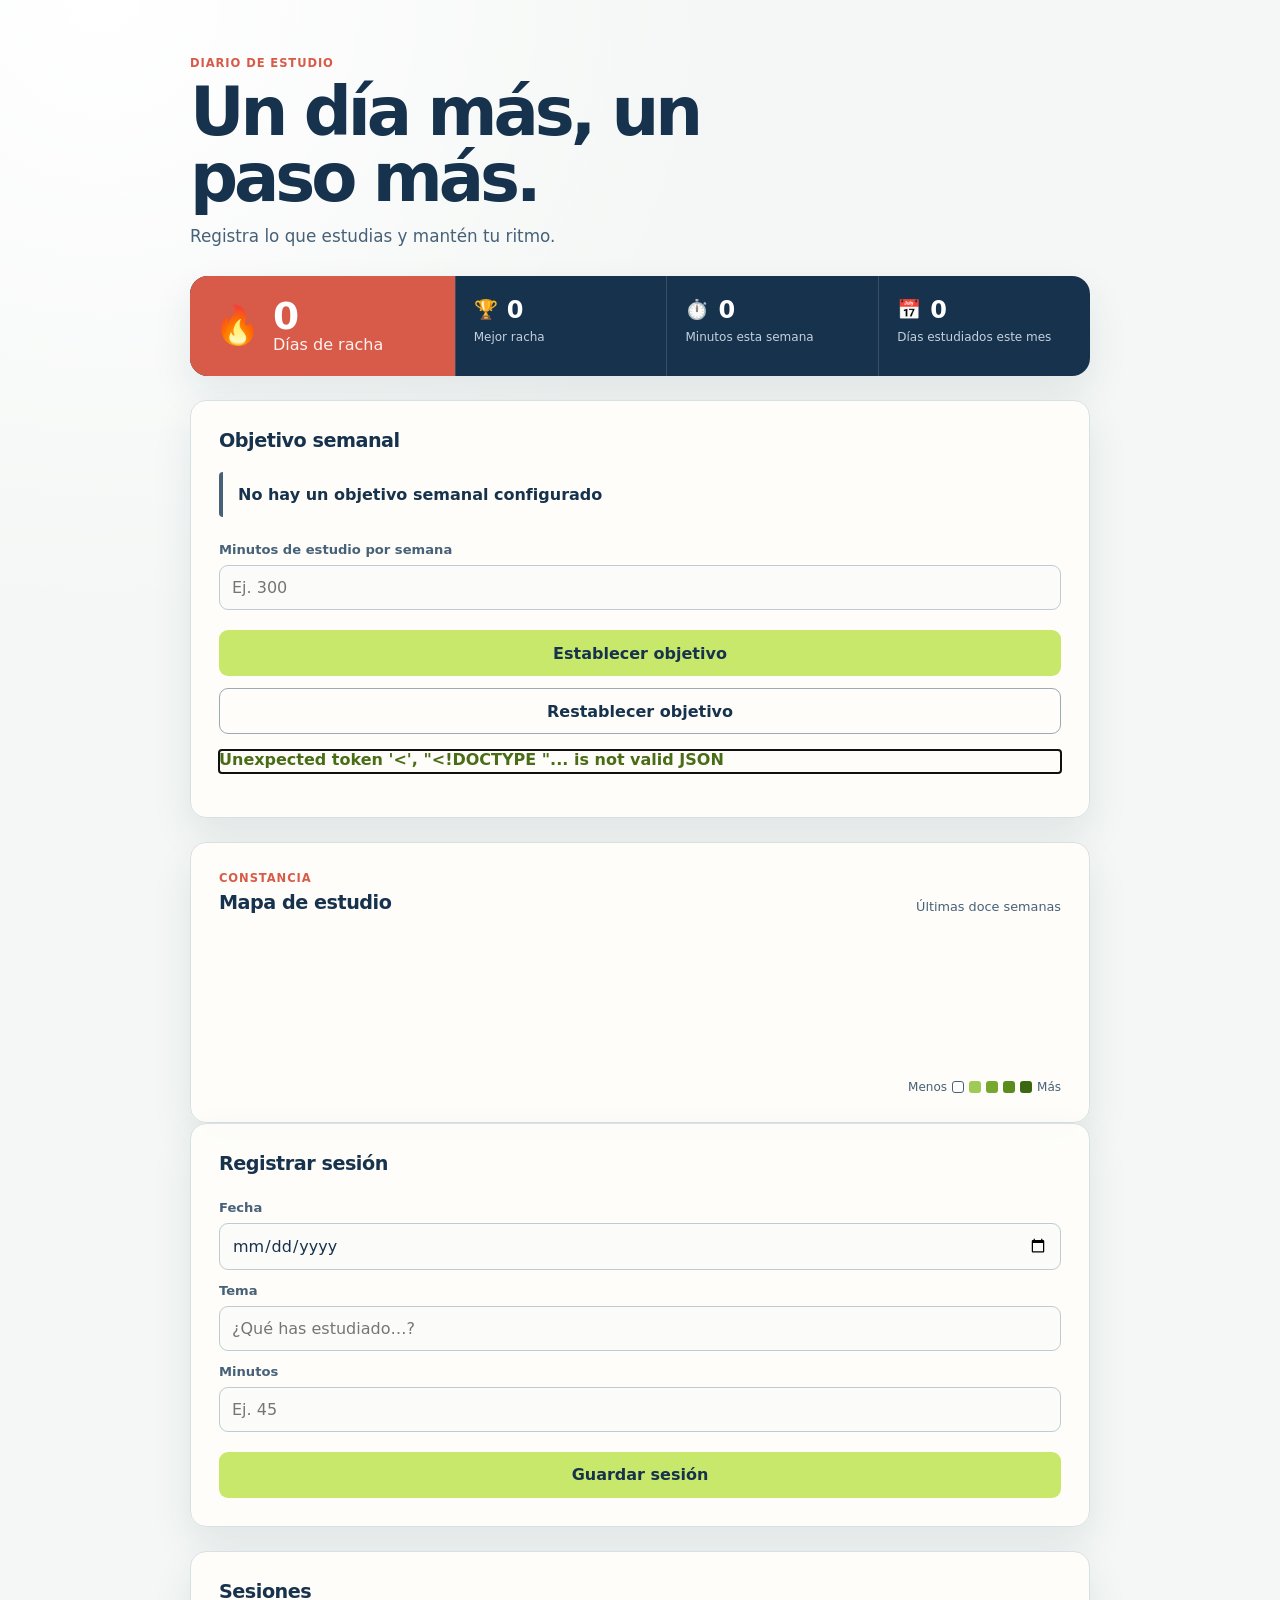
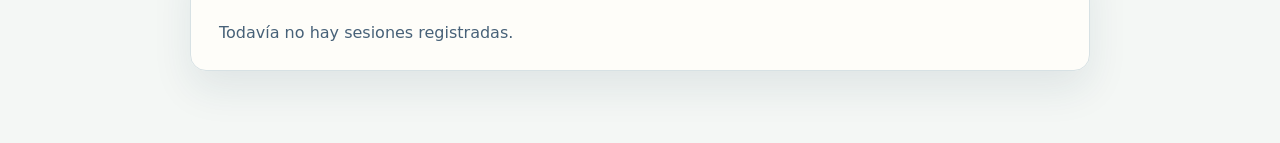
==== index.html @ 999ba876 "Proyecto agenda de estudio" ====
<!DOCTYPE html>
<html lang="es">
<head>
  <meta charset="UTF-8">
  <meta name="viewport" content="width=device-width, initial-scale=1.0">
  <meta name="theme-color" content="#17324d">
  <title>Diario de Estudio</title>
  <link rel="stylesheet" href="styles.css">
</head>
<body>
  <a class="enlace-salto" href="#contenido-principal">Saltar al contenido</a>
  <main class="contenedor" id="contenido-principal">
    <header class="encabezado">
      <p class="etiqueta">DIARIO DE ESTUDIO</p>
      <h1>Un día más, un paso más.</h1>
      <p class="subtitulo">Registra lo que estudias y mantén tu ritmo.</p>
    </header>

    <section class="racha" aria-label="Racha actual y mejor racha">
      <div class="racha-actual">
        <span class="fuego">🔥</span>
        <div>
          <strong id="racha">0</strong>
          <span id="texto-racha">Días de racha</span>
        </div>
      </div>
      <div class="mejor-racha">
        <span class="trofeo" aria-hidden="true">🏆</span>
        <strong id="mejor-racha">0</strong>
        <span id="texto-mejor-racha">Mejor racha</span>
      </div>
      <div class="minutos-semana">
        <span class="reloj" aria-hidden="true">⏱️</span>
        <strong id="minutos-semana">0</strong>
        <span>Minutos esta semana</span>
      </div>
      <div class="dias-mes">
        <span class="calendario" aria-hidden="true">📅</span>
        <strong id="dias-mes">0</strong>
        <span>Días estudiados este mes</span>
      </div>
    </section>

    <section class="tarjeta" aria-labelledby="titulo-objetivo">
      <h2 id="titulo-objetivo">Objetivo semanal</h2>
      <div id="objetivo-vista" class="objetivo-vista" role="status" aria-live="polite">No hay un objetivo semanal configurado</div>
      <form id="formulario-objetivo">
        <label for="objetivo-semanal">Minutos de estudio por semana</label>
        <input id="objetivo-semanal" name="objetivo" type="number" min="1" max="5040" step="1"
          aria-describedby="objetivo-error" inputmode="numeric" autocomplete="off" placeholder="Ej. 300">
        <p id="objetivo-error" role="alert" aria-live="polite" hidden></p>
        <button class="boton boton-primario" type="submit" id="guardar-objetivo">Establecer objetivo</button>
      </form>
      <button class="boton boton-secundario" type="button" id="restablecer-objetivo">Restablecer objetivo</button>
       <p id="objetivo-mensaje" role="status" aria-live="polite" aria-atomic="true" tabindex="-1"></p>
    </section>

    <section class="tarjeta mapa-seccion" aria-labelledby="titulo-mapa">
      <div class="mapa-cabecera">
        <div>
          <p class="etiqueta">CONSTANCIA</p>
          <h2 id="titulo-mapa">Mapa de estudio</h2>
        </div>
        <span class="mapa-periodo">Últimas doce semanas</span>
      </div>
      <div class="mapa-contenedor" aria-label="Actividad de estudio por día">
        <div id="mapa-calor" class="mapa-calor"></div>
      </div>
      <div class="leyenda" aria-label="Leyenda de intensidad">
        <span>Menos</span>
        <i class="celda-calor estado-none" aria-hidden="true"></i>
        <i class="celda-calor estado-low" aria-hidden="true"></i>
        <i class="celda-calor estado-medium-low" aria-hidden="true"></i>
        <i class="celda-calor estado-medium-high" aria-hidden="true"></i>
        <i class="celda-calor estado-high" aria-hidden="true"></i>
        <span>Más</span>
      </div>
    </section>

    <section class="tarjeta">
      <h2>Registrar sesión</h2>
      <form id="formulario">
        <label for="fecha">Fecha</label>
      <input id="fecha" name="fecha" type="date" autocomplete="off" required>

        <label for="tema">Tema</label>
      <input id="tema" name="tema" type="text" placeholder="¿Qué has estudiado…?" autocomplete="off" required>

        <label for="minutos">Minutos</label>
      <input id="minutos" name="minutos" type="number" min="1" step="1" inputmode="numeric" placeholder="Ej. 45" required>

      <button class="boton boton-primario" type="submit">Guardar sesión</button>
      </form>
    </section>

    <section class="sesiones">
      <h2>Sesiones</h2>
      <p id="sin-sesiones" class="vacio">Todavía no hay sesiones registradas.</p>
      <ul id="lista-sesiones"></ul>
    </section>
  </main>
  <script src="app.js"></script>
</body>
</html>
---- styles.css ----
:root {
  --ink: #17324d;
  --ink-soft: #476178;
  --paper: #f4f7f5;
  --surface: #fffefa;
  --line: #d7e1e4;
  --lime: #c7e86b;
  --lime-dark: #496d17;
  --coral: #d85b49;
  --shadow: 0 18px 40px rgba(23, 50, 77, .09);
  color: var(--ink);
  background: var(--paper);
  font-family: Inter, ui-sans-serif, system-ui, -apple-system, BlinkMacSystemFont, "Segoe UI", sans-serif;
}
* { box-sizing: border-box; }
html { scroll-behavior: smooth; }
body { margin: 0; background: radial-gradient(circle at 8% 0, #fff 0, transparent 30%), var(--paper); }
.enlace-salto { position: absolute; left: 1rem; top: -5rem; z-index: 2; background: var(--lime); color: var(--ink); padding: .7rem 1rem; border-radius: 0 0 10px 10px; font-weight: 800; }
.enlace-salto:focus { top: 0; }
.contenedor { width: min(100% - 32px, 900px); margin: 0 auto; padding: 56px 0 72px; }
.encabezado { margin-bottom: 30px; max-width: 650px; }
.etiqueta { color: var(--coral); font-size: .72rem; font-weight: 850; letter-spacing: .08em; margin: 0 0 10px; }
h1 { font-size: clamp(2.25rem, 6vw, 4.2rem); letter-spacing: -.06em; line-height: .98; margin: 0 0 14px; }
.subtitulo { color: var(--ink-soft); font-size: 1.05rem; margin: 0; }
.racha { align-items: stretch; background: var(--ink); border-radius: 18px; box-shadow: var(--shadow); color: #fff; display: grid; grid-template-columns: 1.25fr repeat(3, 1fr); margin-bottom: 24px; overflow: hidden; }
.racha > div { padding: 22px 18px; }
.racha > div + div { border-left: 1px solid rgba(255,255,255,.14); }
.racha > .racha-actual { align-items: center; background: var(--coral); display: flex; gap: 12px; padding-left: 24px; }
.fuego { font-size: 2.35rem; line-height: 1; }
.racha strong { display: block; font-size: 1.8rem; line-height: 1; font-variant-numeric: tabular-nums; }
.racha-actual strong { font-size: 2.35rem; }
.racha > div > span:last-child { color: #c4d1dc; display: block; font-size: .75rem; line-height: 1.3; margin-top: 8px; }
.racha-actual > div > span:last-child { color: #fff2ef; }
.mejor-racha .trofeo, .reloj, .calendario { display: inline-block; font-size: 1.2rem; margin-right: 4px; vertical-align: middle; }
.mejor-racha strong, .minutos-semana strong, .dias-mes strong { display: inline-block; font-size: 1.5rem; vertical-align: middle; }
.tarjeta, .sesiones { background: color-mix(in srgb, var(--surface) 92%, transparent); border: 1px solid var(--line); border-radius: 16px; box-shadow: var(--shadow); padding: 28px; }
h2 { font-size: 1.2rem; letter-spacing: -.025em; margin: 0 0 20px; }
form { display: grid; gap: 8px; }
label { color: var(--ink-soft); font-size: .82rem; font-weight: 750; margin-top: 5px; }
input { background: #fbfcfa; border: 1px solid #bdccd2; border-radius: 9px; color: inherit; font: inherit; padding: 12px; width: 100%; }
input:focus-visible { border-color: var(--lime-dark); outline: 3px solid #d9eea1; outline-offset: 2px; }
.boton { border: 0; border-radius: 9px; cursor: pointer; font: inherit; font-weight: 800; margin-top: 12px; min-height: 46px; padding: 12px 16px; touch-action: manipulation; transition: transform .15s ease, background-color .15s ease; }
.boton-primario { background: var(--lime); color: var(--ink); }
.boton-secundario { background: transparent; border: 1px solid #9aabb2; color: var(--ink); }
#restablecer-objetivo { width: 100%; }
.boton:hover { transform: translateY(-1px); }
.boton-primario:hover { background: #d9f18a; }
.boton-secundario:hover { background: #edf2ee; }
.boton:active { transform: translateY(1px); }
.boton:focus-visible, .celda-calor:focus-visible { outline: 3px solid var(--coral); outline-offset: 3px; }
.objetivo-vista { border-left: 4px solid var(--ink-soft); border-radius: 4px; margin: 0 0 20px; padding: 13px 15px; font-weight: 700; }
.objetivo-vista[data-goal-status="pending"] { border-color: #b47716; background: #fff8e8; }
.objetivo-vista[data-goal-status="completed"] { border-color: var(--lime-dark); background: #f1f8dd; }
.objetivo-vista[data-goal-status="exceeded"] { border-color: #9d3d31; background: #fff0ec; }
#objetivo-error { color: #9f281d; font-weight: 700; margin: 4px 0 0; }
#objetivo-mensaje { color: var(--lime-dark); font-weight: 700; min-height: 1.4em; }
.sesiones, .mapa-seccion { margin-top: 24px; }
.mapa-cabecera { align-items: end; display: flex; justify-content: space-between; margin-bottom: 18px; }
.mapa-cabecera .etiqueta { margin-bottom: 6px; }.mapa-cabecera h2 { margin-bottom: 0; }.mapa-periodo { color: var(--ink-soft); font-size: .8rem; }
.mapa-contenedor { overflow-x: auto; padding-bottom: 6px; }.mapa-calor { display: grid; grid-auto-flow: column; grid-template-rows: repeat(7, 14px); grid-auto-columns: 14px; gap: 5px; min-width: max-content; }
.celda-calor { background: #b7c5ce; border-radius: 3px; display: block; height: 14px; width: 14px; }.celda-calor.estado-empty, .celda-calor.estado-none { background: #fff; border: 1px solid var(--ink-soft); }.celda-calor.estado-low { background: #9fca55; }.celda-calor.estado-medium-low { background: #76a82f; }.celda-calor.estado-medium-high { background: #598b1d; }.celda-calor.estado-high { background: #3a6710; }
.leyenda { align-items: center; color: var(--ink-soft); display: flex; font-size: .75rem; gap: 5px; justify-content: flex-end; margin-top: 14px; }.leyenda .celda-calor { height: 12px; width: 12px; }.vacio { color: var(--ink-soft); margin: 0; }ul { list-style: none; margin: 0; padding: 0; }li { align-items: center; border-top: 1px solid #e6ecec; display: flex; justify-content: space-between; gap: 16px; padding: 15px 0; }li:first-child { border-top: 0; padding-top: 0; }.tema { font-weight: 700; }.detalle { color: var(--ink-soft); font-size: .85rem; margin-top: 4px; }.minutos { color: var(--lime-dark); font-size: .9rem; font-weight: 800; white-space: nowrap; font-variant-numeric: tabular-nums; }
@media (max-width: 620px) { .contenedor { padding: 34px 0 48px; width: min(100% - 24px, 900px); }.tarjeta, .sesiones { padding: 20px; }.mapa-cabecera { align-items: start; flex-direction: column; gap: 5px; }.racha { grid-template-columns: 1fr 1fr; }.racha > div { min-height: 94px; padding: 17px 14px; }.racha > .racha-actual { grid-column: 1 / -1; min-height: auto; padding: 18px 20px; }.racha > div:nth-child(3), .racha > div:nth-child(4) { border-left: 0; border-top: 1px solid rgba(255,255,255,.14); }.mapa-cabecera h2 { overflow-wrap: anywhere; }.boton { width: 100%; } }
@media (prefers-reduced-motion: reduce) { html { scroll-behavior: auto; }.boton { transition: none; } }
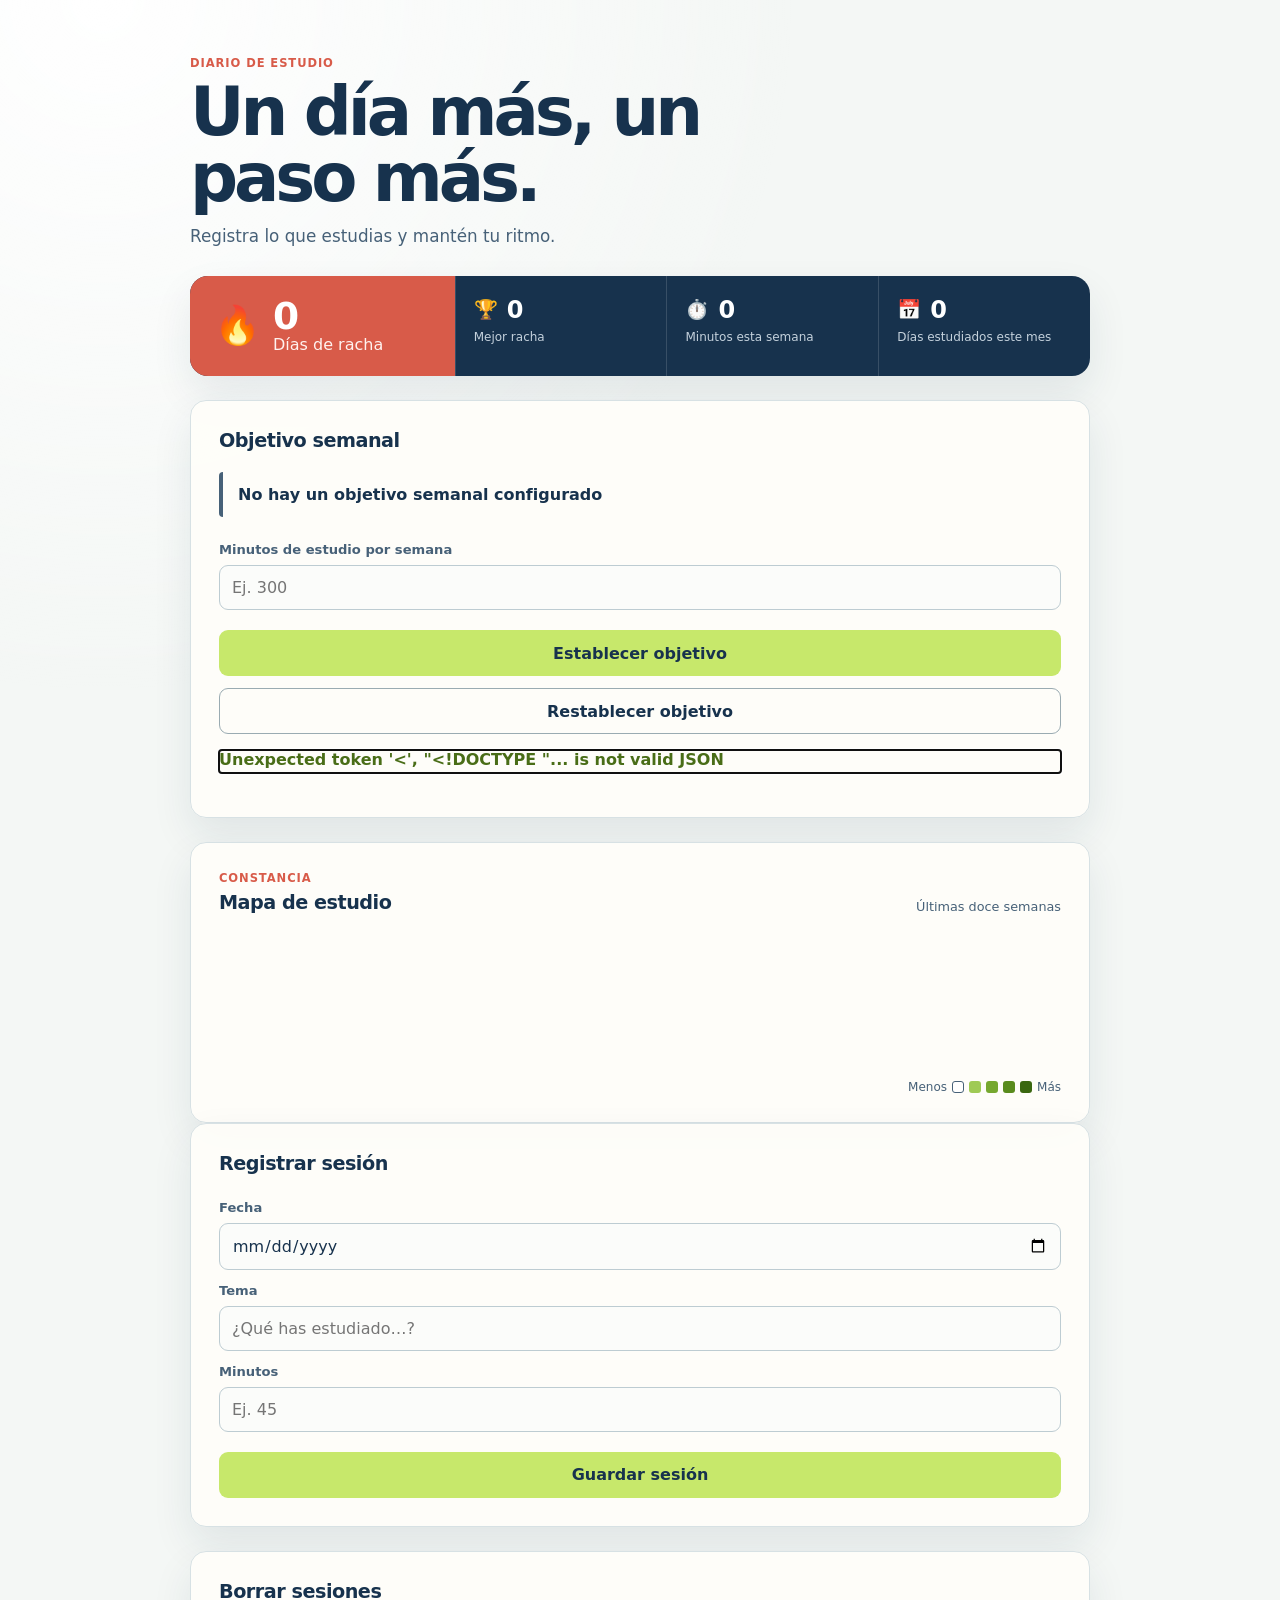
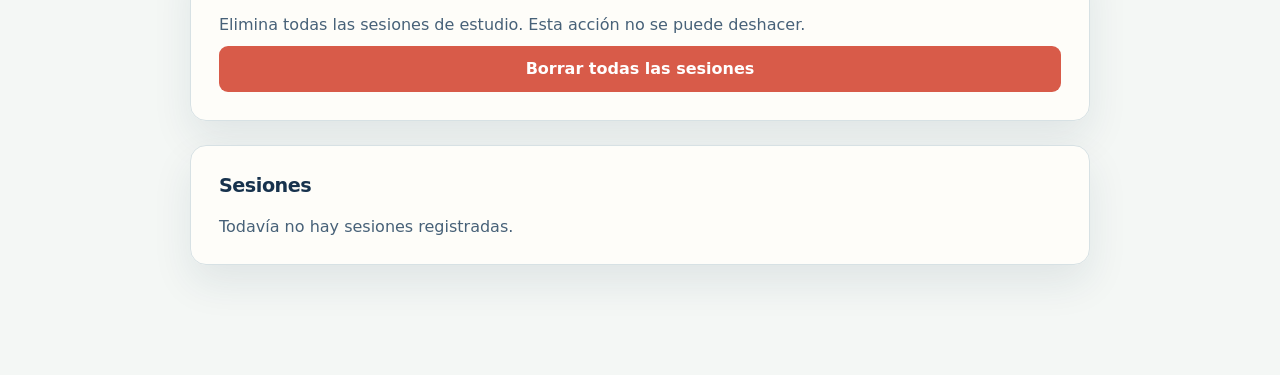
==== commit 7895a6d8: "Añadida funcionalidad de borrado de memoria de sesiones sin borrar la copia de seguridad" ====
--- a/index.html
+++ b/index.html
@@ -93,12 +93,30 @@
       </form>
     </section>
 
+    <section class="tarjeta tarjeta-peligro" aria-labelledby="titulo-borrado">
+      <h2 id="titulo-borrado">Borrar sesiones</h2>
+      <p>Elimina todas las sesiones de estudio. Esta acción no se puede deshacer.</p>
+      <button class="boton boton-peligro" type="button" id="abrir-borrado">Borrar todas las sesiones</button>
+    </section>
+
     <section class="sesiones">
       <h2>Sesiones</h2>
       <p id="sin-sesiones" class="vacio">Todavía no hay sesiones registradas.</p>
       <ul id="lista-sesiones"></ul>
     </section>
   </main>
+  <div class="dialogo-capa" id="dialogo-borrado-capa" hidden>
+    <section class="dialogo-borrado" id="dialogo-borrado" role="alertdialog" aria-modal="true"
+      aria-labelledby="titulo-confirmar-borrado" aria-describedby="advertencia-borrado" tabindex="-1">
+      <h2 id="titulo-confirmar-borrado">Confirmar borrado de sesiones</h2>
+      <p id="advertencia-borrado">Vas a borrar todas las sesiones de estudio. Esta acción no se puede deshacer y la copia de seguridad no se borrará. El objetivo semanal se conservará.</p>
+      <div class="dialogo-acciones">
+        <button class="boton boton-peligro" type="button" id="confirmar-borrado">Borrar todas las sesiones</button>
+        <button class="boton boton-secundario" type="button" id="cancelar-borrado">Cancelar</button>
+      </div>
+    </section>
+  </div>
+  <p id="resultado-borrado" class="resultado-borrado" role="status" aria-live="polite" aria-atomic="true"></p>
   <script src="app.js"></script>
 </body>
 </html>
--- a/styles.css
+++ b/styles.css
@@ -8,6 +8,12 @@
   --lime-dark: #496d17;
   --coral: #d85b49;
   --shadow: 0 18px 40px rgba(23, 50, 77, .09);
+  /* Medida común: el botón se siente como una pieza del cuaderno, no como
+     un control distinto según la sección en la que aparezca. */
+  --boton-min-height: 46px;
+  --boton-padding-y: 12px;
+  --boton-padding-x: 16px;
+  --boton-radius: 9px;
   color: var(--ink);
   background: var(--paper);
   font-family: Inter, ui-sans-serif, system-ui, -apple-system, BlinkMacSystemFont, "Segoe UI", sans-serif;
@@ -39,15 +45,27 @@
 label { color: var(--ink-soft); font-size: .82rem; font-weight: 750; margin-top: 5px; }
 input { background: #fbfcfa; border: 1px solid #bdccd2; border-radius: 9px; color: inherit; font: inherit; padding: 12px; width: 100%; }
 input:focus-visible { border-color: var(--lime-dark); outline: 3px solid #d9eea1; outline-offset: 2px; }
-.boton { border: 0; border-radius: 9px; cursor: pointer; font: inherit; font-weight: 800; margin-top: 12px; min-height: 46px; padding: 12px 16px; touch-action: manipulation; transition: transform .15s ease, background-color .15s ease; }
+.boton { align-self: start; border: 0; border-radius: var(--boton-radius); cursor: pointer; font: inherit; font-weight: 800; margin-top: 12px; min-height: var(--boton-min-height); padding: var(--boton-padding-y) var(--boton-padding-x); touch-action: manipulation; transition: transform .15s ease, background-color .15s ease; width: 100%; }
 .boton-primario { background: var(--lime); color: var(--ink); }
 .boton-secundario { background: transparent; border: 1px solid #9aabb2; color: var(--ink); }
-#restablecer-objetivo { width: 100%; }
+.tarjeta-peligro { margin-top: 24px; }
+.tarjeta-peligro p { color: var(--ink-soft); margin: -8px 0 0; }
+.boton-peligro { background: var(--coral); color: #fff; }
+.boton-peligro:hover { background: #bd493b; }
 .boton:hover { transform: translateY(-1px); }
 .boton-primario:hover { background: #d9f18a; }
 .boton-secundario:hover { background: #edf2ee; }
 .boton:active { transform: translateY(1px); }
 .boton:focus-visible, .celda-calor:focus-visible { outline: 3px solid var(--coral); outline-offset: 3px; }
+.dialogo-capa { align-items: center; background: rgba(23, 50, 77, .58); display: flex; inset: 0; justify-content: center; padding: 20px; position: fixed; z-index: 10; }
+.dialogo-capa[hidden] { display: none; }
+.dialogo-borrado { background: var(--surface); border: 1px solid var(--line); border-radius: 16px; box-shadow: var(--shadow); max-width: 520px; padding: 28px; width: 100%; }
+.dialogo-borrado h2 { margin-bottom: 14px; }
+.dialogo-borrado p { line-height: 1.55; margin: 0; }
+.dialogo-borrado:focus-visible { outline: 3px solid var(--coral); outline-offset: 4px; }
+.dialogo-acciones { display: flex; flex-wrap: wrap; gap: 12px; margin-top: 22px; }
+.dialogo-acciones .boton { flex: 1 1 0; height: var(--boton-min-height); line-height: 1.2; margin-top: 0; min-width: 0; padding-bottom: 6px; padding-top: 6px; }
+.resultado-borrado { min-height: 1.4em; margin: 16px auto 0; width: min(100% - 32px, 900px); }
 .objetivo-vista { border-left: 4px solid var(--ink-soft); border-radius: 4px; margin: 0 0 20px; padding: 13px 15px; font-weight: 700; }
 .objetivo-vista[data-goal-status="pending"] { border-color: #b47716; background: #fff8e8; }
 .objetivo-vista[data-goal-status="completed"] { border-color: var(--lime-dark); background: #f1f8dd; }
@@ -60,5 +78,5 @@
 .mapa-contenedor { overflow-x: auto; padding-bottom: 6px; }.mapa-calor { display: grid; grid-auto-flow: column; grid-template-rows: repeat(7, 14px); grid-auto-columns: 14px; gap: 5px; min-width: max-content; }
 .celda-calor { background: #b7c5ce; border-radius: 3px; display: block; height: 14px; width: 14px; }.celda-calor.estado-empty, .celda-calor.estado-none { background: #fff; border: 1px solid var(--ink-soft); }.celda-calor.estado-low { background: #9fca55; }.celda-calor.estado-medium-low { background: #76a82f; }.celda-calor.estado-medium-high { background: #598b1d; }.celda-calor.estado-high { background: #3a6710; }
 .leyenda { align-items: center; color: var(--ink-soft); display: flex; font-size: .75rem; gap: 5px; justify-content: flex-end; margin-top: 14px; }.leyenda .celda-calor { height: 12px; width: 12px; }.vacio { color: var(--ink-soft); margin: 0; }ul { list-style: none; margin: 0; padding: 0; }li { align-items: center; border-top: 1px solid #e6ecec; display: flex; justify-content: space-between; gap: 16px; padding: 15px 0; }li:first-child { border-top: 0; padding-top: 0; }.tema { font-weight: 700; }.detalle { color: var(--ink-soft); font-size: .85rem; margin-top: 4px; }.minutos { color: var(--lime-dark); font-size: .9rem; font-weight: 800; white-space: nowrap; font-variant-numeric: tabular-nums; }
-@media (max-width: 620px) { .contenedor { padding: 34px 0 48px; width: min(100% - 24px, 900px); }.tarjeta, .sesiones { padding: 20px; }.mapa-cabecera { align-items: start; flex-direction: column; gap: 5px; }.racha { grid-template-columns: 1fr 1fr; }.racha > div { min-height: 94px; padding: 17px 14px; }.racha > .racha-actual { grid-column: 1 / -1; min-height: auto; padding: 18px 20px; }.racha > div:nth-child(3), .racha > div:nth-child(4) { border-left: 0; border-top: 1px solid rgba(255,255,255,.14); }.mapa-cabecera h2 { overflow-wrap: anywhere; }.boton { width: 100%; } }
+@media (max-width: 620px) { .contenedor { padding: 34px 0 48px; width: min(100% - 24px, 900px); }.tarjeta, .sesiones { padding: 20px; }.mapa-cabecera { align-items: start; flex-direction: column; gap: 5px; }.racha { grid-template-columns: 1fr 1fr; }.racha > div { min-height: 94px; padding: 17px 14px; }.racha > .racha-actual { grid-column: 1 / -1; min-height: auto; padding: 18px 20px; }.racha > div:nth-child(3), .racha > div:nth-child(4) { border-left: 0; border-top: 1px solid rgba(255,255,255,.14); }.mapa-cabecera h2 { overflow-wrap: anywhere; }.boton { justify-self: start; max-width: 100%; width: auto; }.dialogo-borrado { padding: 20px; }.dialogo-acciones { align-items: stretch; flex-direction: column; }.dialogo-acciones .boton { flex: 0 1 auto; max-width: 100%; min-width: 0; width: 100%; } }
 @media (prefers-reduced-motion: reduce) { html { scroll-behavior: auto; }.boton { transition: none; } }
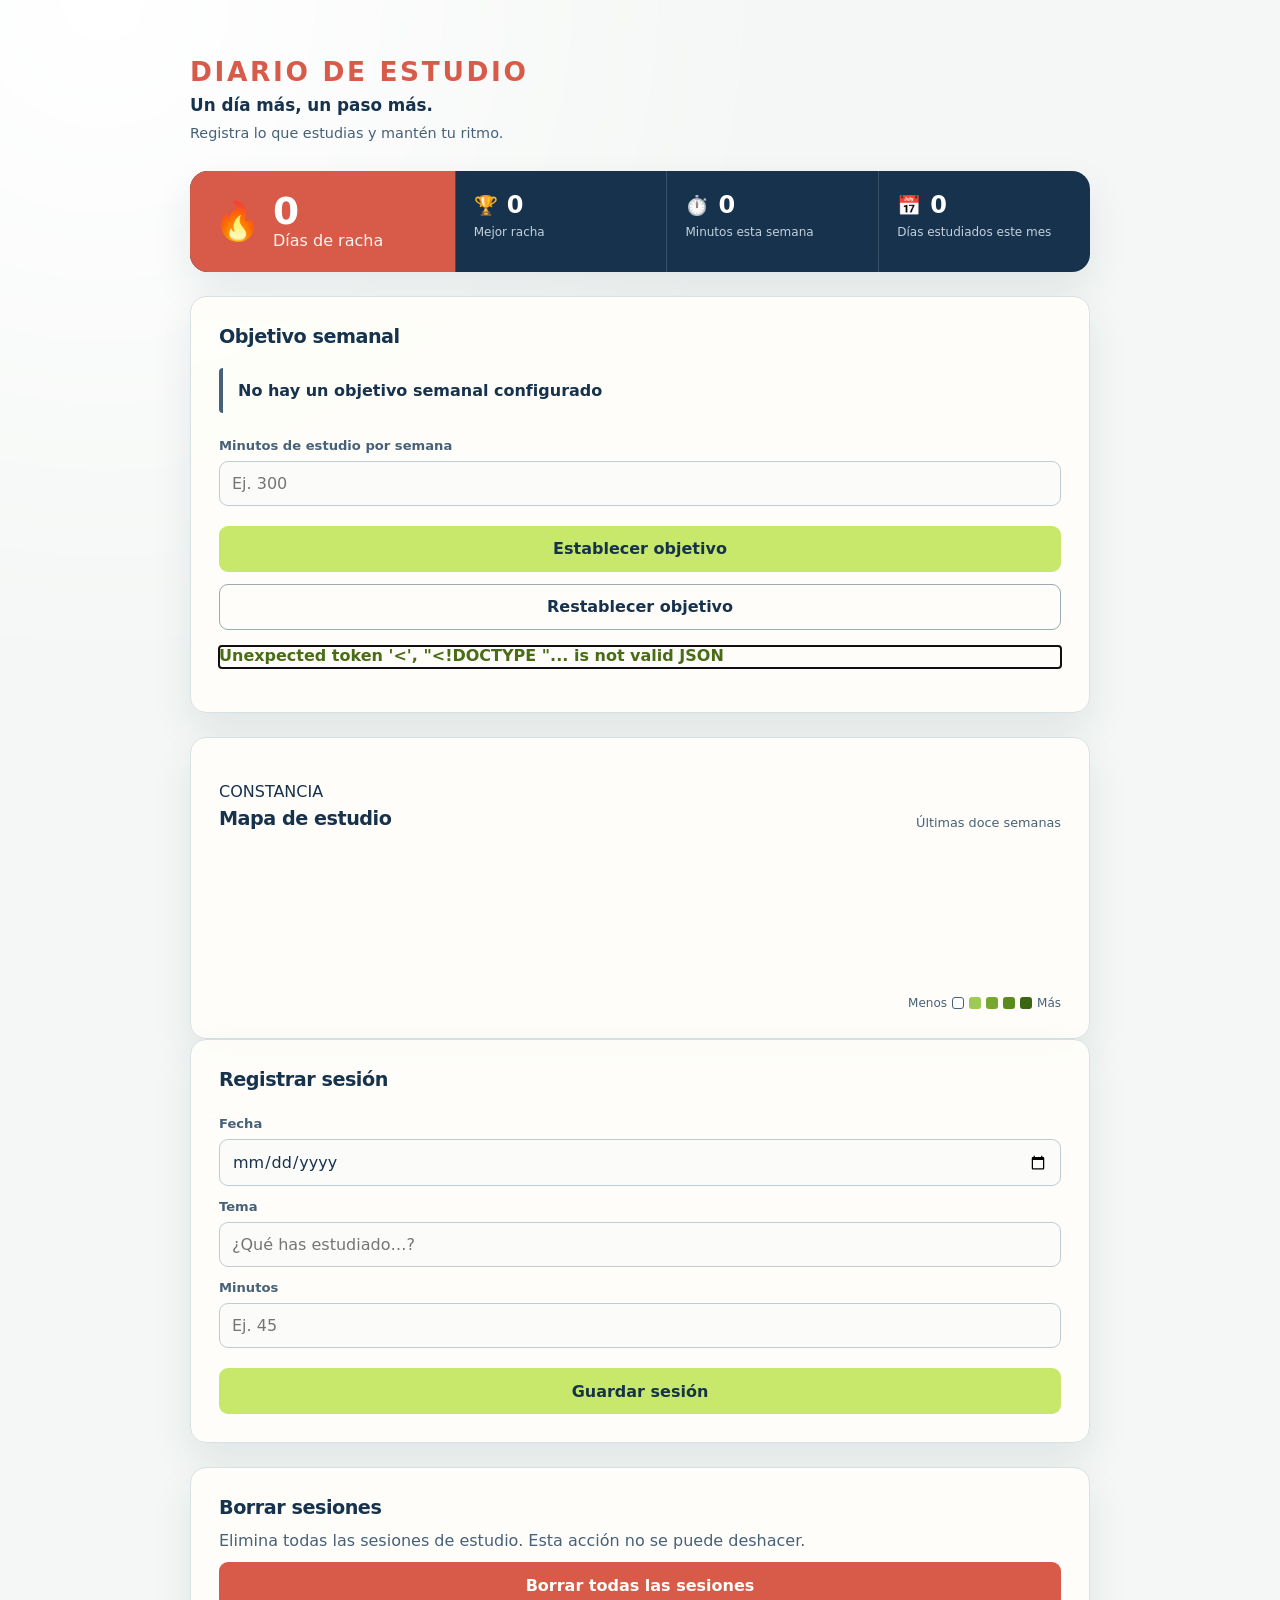
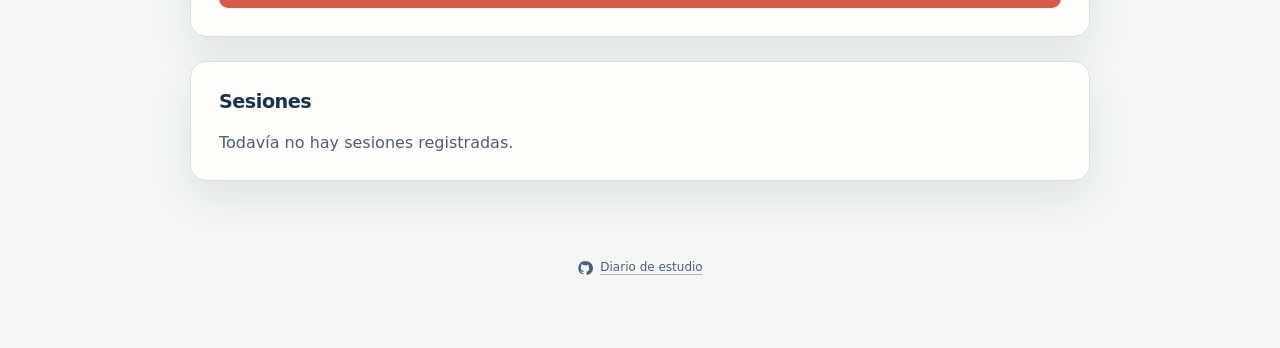
==== commit f25edd2b: "feat: añadir paginación a la lista de sesiones - Mostrar 10 sesiones por página - Añadir controles d" ====
--- a/index.html
+++ b/index.html
@@ -103,8 +103,26 @@
       <h2>Sesiones</h2>
       <p id="sin-sesiones" class="vacio">Todavía no hay sesiones registradas.</p>
       <ul id="lista-sesiones"></ul>
+      <nav id="paginacion" class="paginacion" aria-label="Paginación de sesiones" hidden>
+        <p id="paginacion-anuncio" role="status" aria-live="polite" aria-label="Paginación de sesiones"></p>
+        <div id="paginacion-controles" class="paginacion-controles" aria-label="Controles de paginación">
+          <button class="paginacion-boton" type="button" aria-label="Primera página">&lt;&lt;</button>
+          <button class="paginacion-boton" type="button" aria-label="Página anterior">&lt;</button>
+          <button class="paginacion-boton" type="button" aria-label="Página 1" aria-current="page">1</button>
+          <button class="paginacion-boton" type="button" aria-label="Página siguiente">&gt;</button>
+          <button class="paginacion-boton" type="button" aria-label="Última página">&gt;&gt;</button>
+        </div>
+      </nav>
     </section>
   </main>
+  <footer class="pie-pagina">
+    <a class="enlace-repositorio" href="https://github.com/EBDev81/MyStudyDiary" target="_blank" rel="noopener noreferrer" aria-label="Diario de estudio en GitHub">
+      <svg class="icono-github" viewBox="0 0 24 24" aria-hidden="true" focusable="false">
+        <path fill="currentColor" d="M12 2a10 10 0 0 0-3.16 19.49c.5.09.68-.22.68-.48v-1.7c-2.78.61-3.37-1.18-3.37-1.18-.46-1.16-1.12-1.47-1.12-1.47-.91-.62.07-.61.07-.61 1 .07 1.53 1.03 1.53 1.03.9 1.53 2.35 1.09 2.92.83.09-.65.35-1.09.63-1.34-2.22-.25-4.56-1.11-4.56-4.94 0-1.09.39-1.98 1.03-2.68-.1-.25-.45-1.27.1-2.64 0 0 .84-.27 2.75 1.02A9.6 9.6 0 0 1 12 8.02c.85 0 1.71.11 2.51.33 1.91-1.29 2.75-1.02 2.75-1.02.55 1.37.2 2.39.1 2.64.64.7 1.03 1.59 1.03 2.68 0 3.84-2.34 4.68-4.57 4.93.36.31.68.92.68 1.85v2.74c0 .27.18.58.69.48A10 10 0 0 0 12 2Z"/>
+      </svg>
+      <span>Diario de estudio</span>
+    </a>
+  </footer>
   <div class="dialogo-capa" id="dialogo-borrado-capa" hidden>
     <section class="dialogo-borrado" id="dialogo-borrado" role="alertdialog" aria-modal="true"
       aria-labelledby="titulo-confirmar-borrado" aria-describedby="advertencia-borrado" tabindex="-1">
--- a/styles.css
+++ b/styles.css
@@ -24,10 +24,15 @@
 .enlace-salto { position: absolute; left: 1rem; top: -5rem; z-index: 2; background: var(--lime); color: var(--ink); padding: .7rem 1rem; border-radius: 0 0 10px 10px; font-weight: 800; }
 .enlace-salto:focus { top: 0; }
 .contenedor { width: min(100% - 32px, 900px); margin: 0 auto; padding: 56px 0 72px; }
+.pie-pagina { color: var(--ink-soft); font-size: .75rem; padding: 0 16px 28px; text-align: center; }
+.enlace-repositorio { align-items: center; color: inherit; display: inline-flex; gap: 7px; line-height: 1.4; padding: 6px 8px; text-decoration: underline; text-decoration-color: #aabac0; text-underline-offset: 3px; }
+.enlace-repositorio:hover { color: var(--ink); text-decoration-color: currentColor; }
+.enlace-repositorio:focus-visible { border-radius: 6px; outline: 3px solid var(--coral); outline-offset: 2px; }
+.icono-github { flex: 0 0 16px; height: 16px; width: 16px; }
 .encabezado { margin-bottom: 30px; max-width: 650px; }
-.etiqueta { color: var(--coral); font-size: .72rem; font-weight: 850; letter-spacing: .08em; margin: 0 0 10px; }
-h1 { font-size: clamp(2.25rem, 6vw, 4.2rem); letter-spacing: -.06em; line-height: .98; margin: 0 0 14px; }
-.subtitulo { color: var(--ink-soft); font-size: 1.05rem; margin: 0; }
+.encabezado .etiqueta { color: var(--coral); font-size: 1.65rem; font-weight: 850; letter-spacing: .1em; margin: 0 0 8px; }
+.encabezado h1 { font-size: 1.05rem; letter-spacing: 0; line-height: 1.2; margin: 0 0 10px; }
+.encabezado .subtitulo { color: var(--ink-soft); font-size: .9rem; margin: 0; }
 .racha { align-items: stretch; background: var(--ink); border-radius: 18px; box-shadow: var(--shadow); color: #fff; display: grid; grid-template-columns: 1.25fr repeat(3, 1fr); margin-bottom: 24px; overflow: hidden; }
 .racha > div { padding: 22px 18px; }
 .racha > div + div { border-left: 1px solid rgba(255,255,255,.14); }
@@ -73,10 +78,18 @@
 #objetivo-error { color: #9f281d; font-weight: 700; margin: 4px 0 0; }
 #objetivo-mensaje { color: var(--lime-dark); font-weight: 700; min-height: 1.4em; }
 .sesiones, .mapa-seccion { margin-top: 24px; }
+.paginacion { margin-top: 20px; }
+.paginacion-controles { align-items: center; display: flex; gap: 4px; min-height: 44px; overflow-x: auto; padding: 2px; scroll-padding-inline: 2px; }
+.paginacion-boton { background: transparent; border: 1px solid #9aabb2; border-radius: var(--boton-radius); color: var(--ink); cursor: pointer; flex: 0 0 44px; font: inherit; font-size: .9rem; font-weight: 800; min-height: 44px; min-width: 44px; padding: 4px; white-space: nowrap; }
+.paginacion-boton[aria-current="page"] { background: var(--ink); color: #fff; }
+.paginacion-boton:focus-visible { outline: 3px solid var(--coral); outline-offset: 2px; }
+.paginacion-boton:hover:not(:disabled) { background: #edf2ee; }
+.paginacion-boton:disabled { cursor: not-allowed; opacity: .55; }
+.paginacion[hidden] { display: none; }
 .mapa-cabecera { align-items: end; display: flex; justify-content: space-between; margin-bottom: 18px; }
 .mapa-cabecera .etiqueta { margin-bottom: 6px; }.mapa-cabecera h2 { margin-bottom: 0; }.mapa-periodo { color: var(--ink-soft); font-size: .8rem; }
 .mapa-contenedor { overflow-x: auto; padding-bottom: 6px; }.mapa-calor { display: grid; grid-auto-flow: column; grid-template-rows: repeat(7, 14px); grid-auto-columns: 14px; gap: 5px; min-width: max-content; }
 .celda-calor { background: #b7c5ce; border-radius: 3px; display: block; height: 14px; width: 14px; }.celda-calor.estado-empty, .celda-calor.estado-none { background: #fff; border: 1px solid var(--ink-soft); }.celda-calor.estado-low { background: #9fca55; }.celda-calor.estado-medium-low { background: #76a82f; }.celda-calor.estado-medium-high { background: #598b1d; }.celda-calor.estado-high { background: #3a6710; }
 .leyenda { align-items: center; color: var(--ink-soft); display: flex; font-size: .75rem; gap: 5px; justify-content: flex-end; margin-top: 14px; }.leyenda .celda-calor { height: 12px; width: 12px; }.vacio { color: var(--ink-soft); margin: 0; }ul { list-style: none; margin: 0; padding: 0; }li { align-items: center; border-top: 1px solid #e6ecec; display: flex; justify-content: space-between; gap: 16px; padding: 15px 0; }li:first-child { border-top: 0; padding-top: 0; }.tema { font-weight: 700; }.detalle { color: var(--ink-soft); font-size: .85rem; margin-top: 4px; }.minutos { color: var(--lime-dark); font-size: .9rem; font-weight: 800; white-space: nowrap; font-variant-numeric: tabular-nums; }
-@media (max-width: 620px) { .contenedor { padding: 34px 0 48px; width: min(100% - 24px, 900px); }.tarjeta, .sesiones { padding: 20px; }.mapa-cabecera { align-items: start; flex-direction: column; gap: 5px; }.racha { grid-template-columns: 1fr 1fr; }.racha > div { min-height: 94px; padding: 17px 14px; }.racha > .racha-actual { grid-column: 1 / -1; min-height: auto; padding: 18px 20px; }.racha > div:nth-child(3), .racha > div:nth-child(4) { border-left: 0; border-top: 1px solid rgba(255,255,255,.14); }.mapa-cabecera h2 { overflow-wrap: anywhere; }.boton { justify-self: start; max-width: 100%; width: auto; }.dialogo-borrado { padding: 20px; }.dialogo-acciones { align-items: stretch; flex-direction: column; }.dialogo-acciones .boton { flex: 0 1 auto; max-width: 100%; min-width: 0; width: 100%; } }
+@media (max-width: 620px) { .contenedor { padding: 34px 0 48px; width: min(100% - 24px, 900px); }.encabezado .etiqueta { font-size: 1.45rem; }.encabezado h1 { font-size: 1rem; }.tarjeta, .sesiones { padding: 20px; }.mapa-cabecera { align-items: start; flex-direction: column; gap: 5px; }.racha { grid-template-columns: 1fr 1fr; }.racha > div { min-height: 94px; padding: 17px 14px; }.racha > .racha-actual { grid-column: 1 / -1; min-height: auto; padding: 18px 20px; }.racha > div:nth-child(3), .racha > div:nth-child(4) { border-left: 0; border-top: 1px solid rgba(255,255,255,.14); }.mapa-cabecera h2 { overflow-wrap: anywhere; }.boton { justify-self: start; max-width: 100%; width: auto; }.dialogo-borrado { padding: 20px; }.dialogo-acciones { align-items: stretch; flex-direction: column; }.dialogo-acciones .boton { flex: 0 1 auto; max-width: 100%; min-width: 0; width: 100%; } }
 @media (prefers-reduced-motion: reduce) { html { scroll-behavior: auto; }.boton { transition: none; } }
